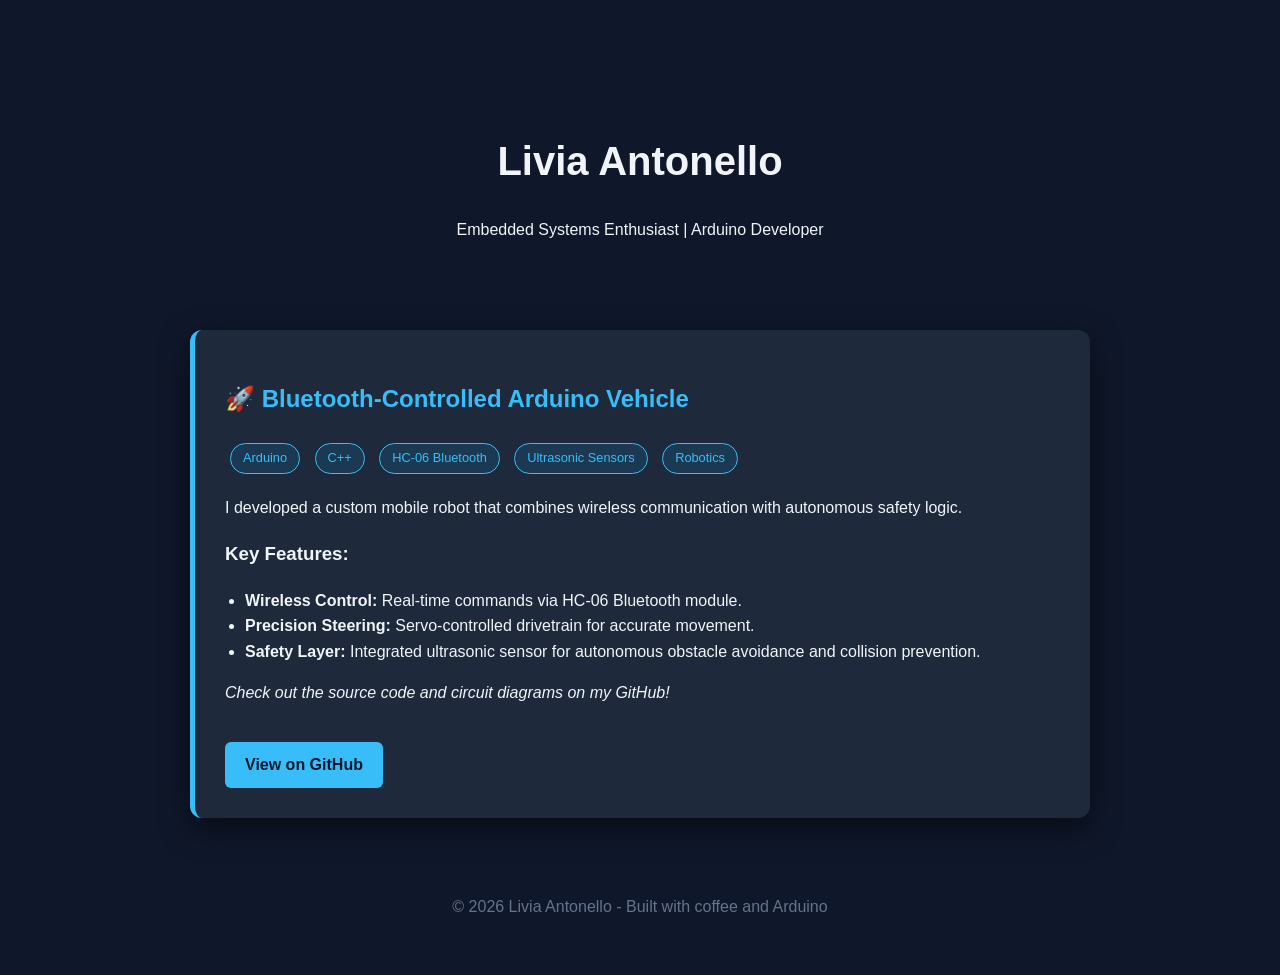
==== index.html @ 851bef5c "Update index.html" ====
<!DOCTYPE html>
<html lang="en">
<head>
    <meta charset="UTF-8">
    <meta name="viewport" content="width=device-width, initial-scale=1.0">
    <title>Livia Antonello | Portfolio</title>
    <style>
        :root {
            --bg: #0f172a;
            --card: #1e293b;
            --text: #f1f5f9;
            --accent: #38bdf8;
        }
        body {
            font-family: 'Segoe UI', Tahoma, Geneva, Verdana, sans-serif;
            background-color: var(--bg);
            color: var(--text);
            margin: 0;
            line-height: 1.6;
        }
        header {
            height: 40vh;
            display: flex;
            flex-direction: column;
            justify-content: center;
            align-items: center;
            background: linear-gradient(rgba(15, 23, 42, 0.8), rgba(15, 23, 42, 0.8)), url('https://images.unsplash.com/photo-1517077304055-6e89abbf09b0?auto=format&fit=crop&q=80&w=1000');
            background-size: cover;
            text-align: center;
        }
        .container {
            max-width: 900px;
            margin: 0 auto;
            padding: 20px;
        }
        .project-card {
            background: var(--card);
            border-radius: 12px;
            padding: 30px;
            margin-top: -50px;
            box-shadow: 0 10px 30px rgba(0,0,0,0.5);
            border-left: 5px solid var(--accent);
        }
        h1 { font-size: 2.5rem; margin-bottom: 0.5rem; }
        h2 { color: var(--accent); }
        .tag {
            display: inline-block;
            background: #0ea5e920;
            color: var(--accent);
            padding: 4px 12px;
            border-radius: 20px;
            font-size: 0.8rem;
            margin: 5px;
            border: 1px solid var(--accent);
        }
        ul { padding-left: 20px; }
        .btn {
            display: inline-block;
            background: var(--accent);
            color: var(--bg);
            padding: 10px 20px;
            text-decoration: none;
            border-radius: 6px;
            font-weight: bold;
            margin-top: 20px;
            transition: 0.3s;
        }
        .btn:hover { opacity: 0.8; transform: translateY(-2px); }
        footer { text-align: center; padding: 40px; color: #64748b; }
    </style>
</head>
<body>

<header>
    <h1>Livia Antonello</h1>
    <p>Embedded Systems Enthusiast | Arduino Developer</p>
</header>

<div class="container">
    <div class="project-card">
        <h2>🚀 Bluetooth-Controlled Arduino Vehicle</h2>
        
        <div>
            <span class="tag">Arduino</span>
            <span class="tag">C++</span>
            <span class="tag">HC-06 Bluetooth</span>
            <span class="tag">Ultrasonic Sensors</span>
            <span class="tag">Robotics</span>
        </div>

        <p>I developed a custom mobile robot that combines wireless communication with autonomous safety logic.</p>

        <h3>Key Features:</h3>
        <ul>
            <li><strong>Wireless Control:</strong> Real-time commands via HC-06 Bluetooth module.</li>
            <li><strong>Precision Steering:</strong> Servo-controlled drivetrain for accurate movement.</li>
            <li><strong>Safety Layer:</strong> Integrated ultrasonic sensor for autonomous obstacle avoidance and collision prevention.</li>
        </ul>

        <p><em>Check out the source code and circuit diagrams on my GitHub!</em></p>
        
        <a href="https://github.com/Liviaantonello" class="btn">View on GitHub</a>
    </div>
</div>

<footer>
    <p>&copy; 2026 Livia Antonello - Built with coffee and Arduino</p>
</footer>

</body>
</html>
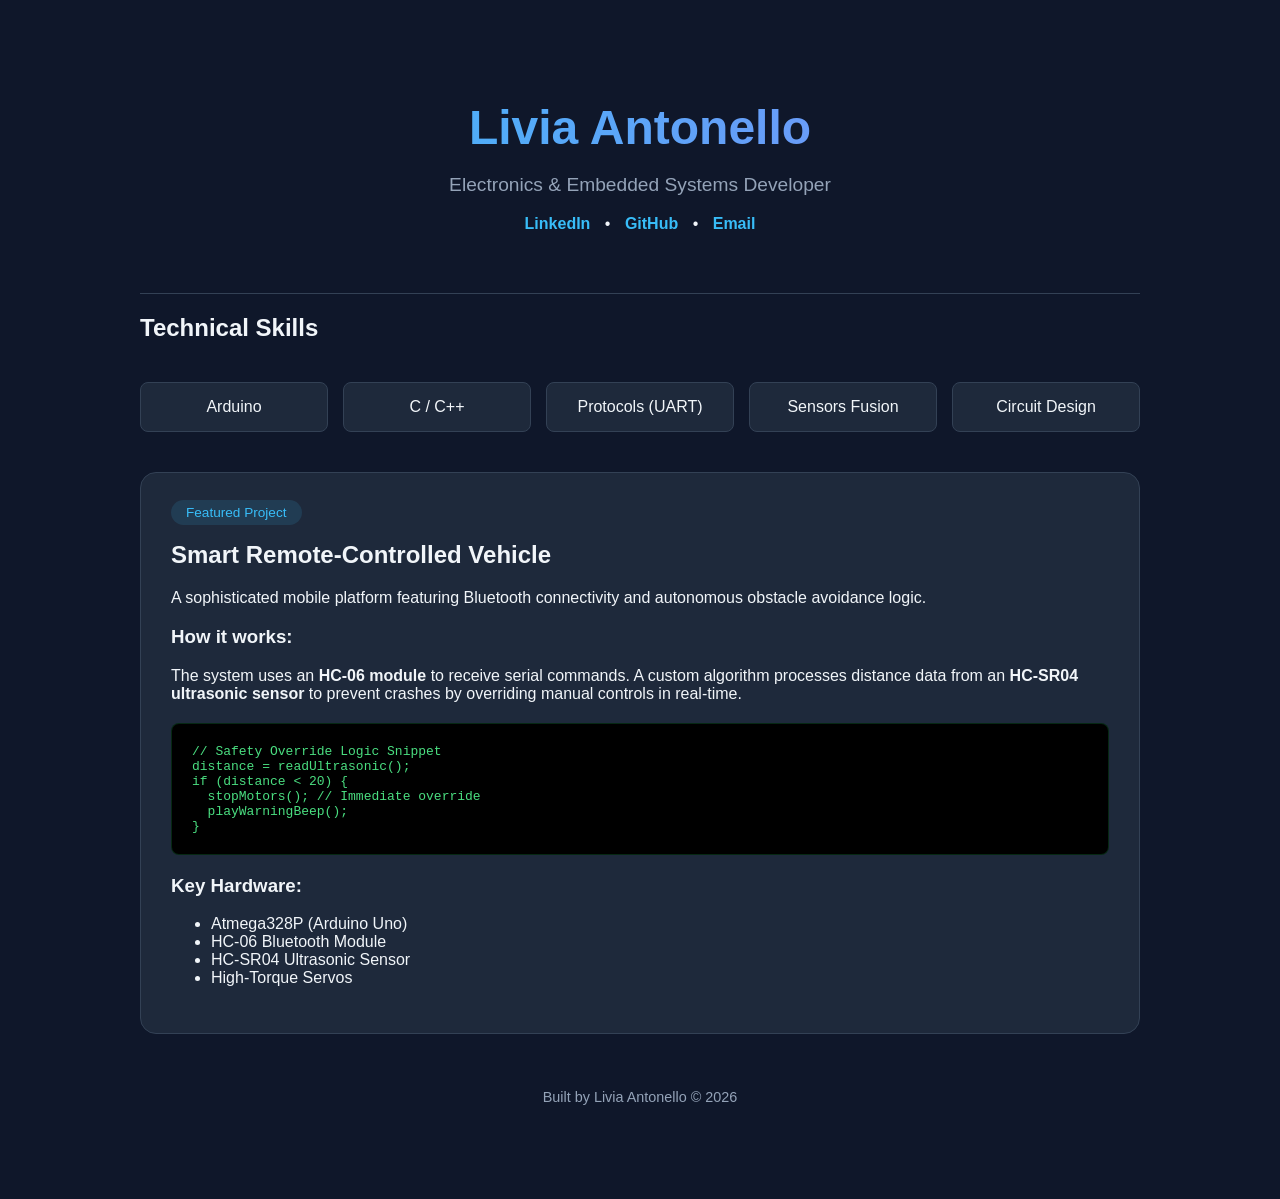
==== commit 6d0673ca: "Update index.html" ====
--- a/index.html
+++ b/index.html
@@ -3,109 +3,85 @@
 <head>
     <meta charset="UTF-8">
     <meta name="viewport" content="width=device-width, initial-scale=1.0">
-    <title>Livia Antonello | Portfolio</title>
+    <title>Livia Antonello | Tech Portfolio</title>
     <style>
-        :root {
-            --bg: #0f172a;
-            --card: #1e293b;
-            --text: #f1f5f9;
-            --accent: #38bdf8;
-        }
-        body {
-            font-family: 'Segoe UI', Tahoma, Geneva, Verdana, sans-serif;
-            background-color: var(--bg);
-            color: var(--text);
-            margin: 0;
-            line-height: 1.6;
-        }
-        header {
-            height: 40vh;
-            display: flex;
-            flex-direction: column;
-            justify-content: center;
-            align-items: center;
-            background: linear-gradient(rgba(15, 23, 42, 0.8), rgba(15, 23, 42, 0.8)), url('https://images.unsplash.com/photo-1517077304055-6e89abbf09b0?auto=format&fit=crop&q=80&w=1000');
-            background-size: cover;
-            text-align: center;
-        }
-        .container {
-            max-width: 900px;
-            margin: 0 auto;
-            padding: 20px;
-        }
-        .project-card {
-            background: var(--card);
-            border-radius: 12px;
-            padding: 30px;
-            margin-top: -50px;
-            box-shadow: 0 10px 30px rgba(0,0,0,0.5);
-            border-left: 5px solid var(--accent);
-        }
-        h1 { font-size: 2.5rem; margin-bottom: 0.5rem; }
-        h2 { color: var(--accent); }
-        .tag {
-            display: inline-block;
-            background: #0ea5e920;
-            color: var(--accent);
-            padding: 4px 12px;
-            border-radius: 20px;
-            font-size: 0.8rem;
-            margin: 5px;
-            border: 1px solid var(--accent);
-        }
-        ul { padding-left: 20px; }
-        .btn {
-            display: inline-block;
-            background: var(--accent);
-            color: var(--bg);
-            padding: 10px 20px;
-            text-decoration: none;
-            border-radius: 6px;
-            font-weight: bold;
-            margin-top: 20px;
-            transition: 0.3s;
-        }
-        .btn:hover { opacity: 0.8; transform: translateY(-2px); }
-        footer { text-align: center; padding: 40px; color: #64748b; }
+        :root { --bg: #0f172a; --card: #1e293b; --text: #f1f5f9; --accent: #38bdf8; --secondary: #94a3b8; }
+        body { font-family: 'Inter', sans-serif; background-color: var(--bg); color: var(--text); margin: 0; }
+        .container { max-width: 1000px; margin: 0 auto; padding: 40px 20px; }
+        
+        /* Header */
+        header { text-align: center; padding: 60px 0; border-bottom: 1px solid #334155; }
+        h1 { font-size: 3rem; margin: 0; background: linear-gradient(to right, #38bdf8, #818cf8); -webkit-background-clip: text; -webkit-text-fill-color: transparent; }
+        
+        /* Grid Skills */
+        .skills-grid { display: grid; grid-template-columns: repeat(auto-fit, minmax(120px, 1fr)); gap: 15px; margin: 40px 0; }
+        .skill-item { background: var(--card); padding: 15px; border-radius: 8px; text-align: center; border: 1px solid #334155; }
+
+        /* Project Section */
+        .project-detail { background: var(--card); border-radius: 16px; overflow: hidden; margin-top: 40px; border: 1px solid #334155; }
+        .project-content { padding: 30px; }
+        .code-snippet { background: #000; padding: 20px; border-radius: 8px; font-family: monospace; color: #4ade80; overflow-x: auto; margin: 20px 0; border: 1px solid #22c55e33; }
+        
+        .tag { background: #38bdf820; color: var(--accent); padding: 5px 15px; border-radius: 20px; font-size: 0.85rem; margin-right: 10px; }
+        footer { text-align: center; padding: 40px; color: var(--secondary); font-size: 0.9rem; }
+        
+        .contact-links a { color: var(--accent); text-decoration: none; margin: 0 10px; font-weight: bold; }
     </style>
 </head>
 <body>
 
-<header>
-    <h1>Livia Antonello</h1>
-    <p>Embedded Systems Enthusiast | Arduino Developer</p>
-</header>
+<div class="container">
+    <header>
+        <h1>Livia Antonello</h1>
+        <p style="color: var(--secondary); font-size: 1.2rem;">Electronics & Embedded Systems Developer</p>
+        <div class="contact-links">
+            <a href="#">LinkedIn</a> • <a href="#">GitHub</a> • <a href="mailto:tua-email@esempio.com">Email</a>
+        </div>
+    </header>
 
-<div class="container">
-    <div class="project-card">
-        <h2>🚀 Bluetooth-Controlled Arduino Vehicle</h2>
-        
-        <div>
-            <span class="tag">Arduino</span>
-            <span class="tag">C++</span>
-            <span class="tag">HC-06 Bluetooth</span>
-            <span class="tag">Ultrasonic Sensors</span>
-            <span class="tag">Robotics</span>
+    <section>
+        <h2>Technical Skills</h2>
+        <div class="skills-grid">
+            <div class="skill-item">Arduino</div>
+            <div class="skill-item">C / C++</div>
+            <div class="skill-item">Protocols (UART)</div>
+            <div class="skill-item">Sensors Fusion</div>
+            <div class="skill-item">Circuit Design</div>
         </div>
+    </section>
 
-        <p>I developed a custom mobile robot that combines wireless communication with autonomous safety logic.</p>
+    <section class="project-detail">
+        <div class="project-content">
+            <span class="tag">Featured Project</span>
+            <h2>Smart Remote-Controlled Vehicle</h2>
+            <p>A sophisticated mobile platform featuring Bluetooth connectivity and autonomous obstacle avoidance logic.</p>
+            
+            <h3>How it works:</h3>
+            <p>The system uses an <strong>HC-06 module</strong> to receive serial commands. A custom algorithm processes distance data from an <strong>HC-SR04 ultrasonic sensor</strong> to prevent crashes by overriding manual controls in real-time.</p>
 
-        <h3>Key Features:</h3>
-        <ul>
-            <li><strong>Wireless Control:</strong> Real-time commands via HC-06 Bluetooth module.</li>
-            <li><strong>Precision Steering:</strong> Servo-controlled drivetrain for accurate movement.</li>
-            <li><strong>Safety Layer:</strong> Integrated ultrasonic sensor for autonomous obstacle avoidance and collision prevention.</li>
-        </ul>
+            <div class="code-snippet">
+                // Safety Override Logic Snippet<br>
+                distance = readUltrasonic();<br>
+                if (distance < 20) {<br>
+                &nbsp;&nbsp;stopMotors(); // Immediate override<br>
+                &nbsp;&nbsp;playWarningBeep();<br>
+                }
+            </div>
 
-        <p><em>Check out the source code and circuit diagrams on my GitHub!</em></p>
-        
-        <a href="https://github.com/Liviaantonello" class="btn">View on GitHub</a>
-    </div>
+            <h3>Key Hardware:</h3>
+            <ul>
+                <li>Atmega328P (Arduino Uno)</li>
+                <li>HC-06 Bluetooth Module</li>
+                <li>HC-SR04 Ultrasonic Sensor</li>
+                <li>High-Torque Servos</li>
+            </ul>
+        </div>
+    </section>
+
+    <footer>
+        <p>Built by Livia Antonello © 2026</p>
+    </footer>
 </div>
-
-<footer>
-    <p>&copy; 2026 Livia Antonello - Built with coffee and Arduino</p>
-</footer>
 
 </body>
 </html>
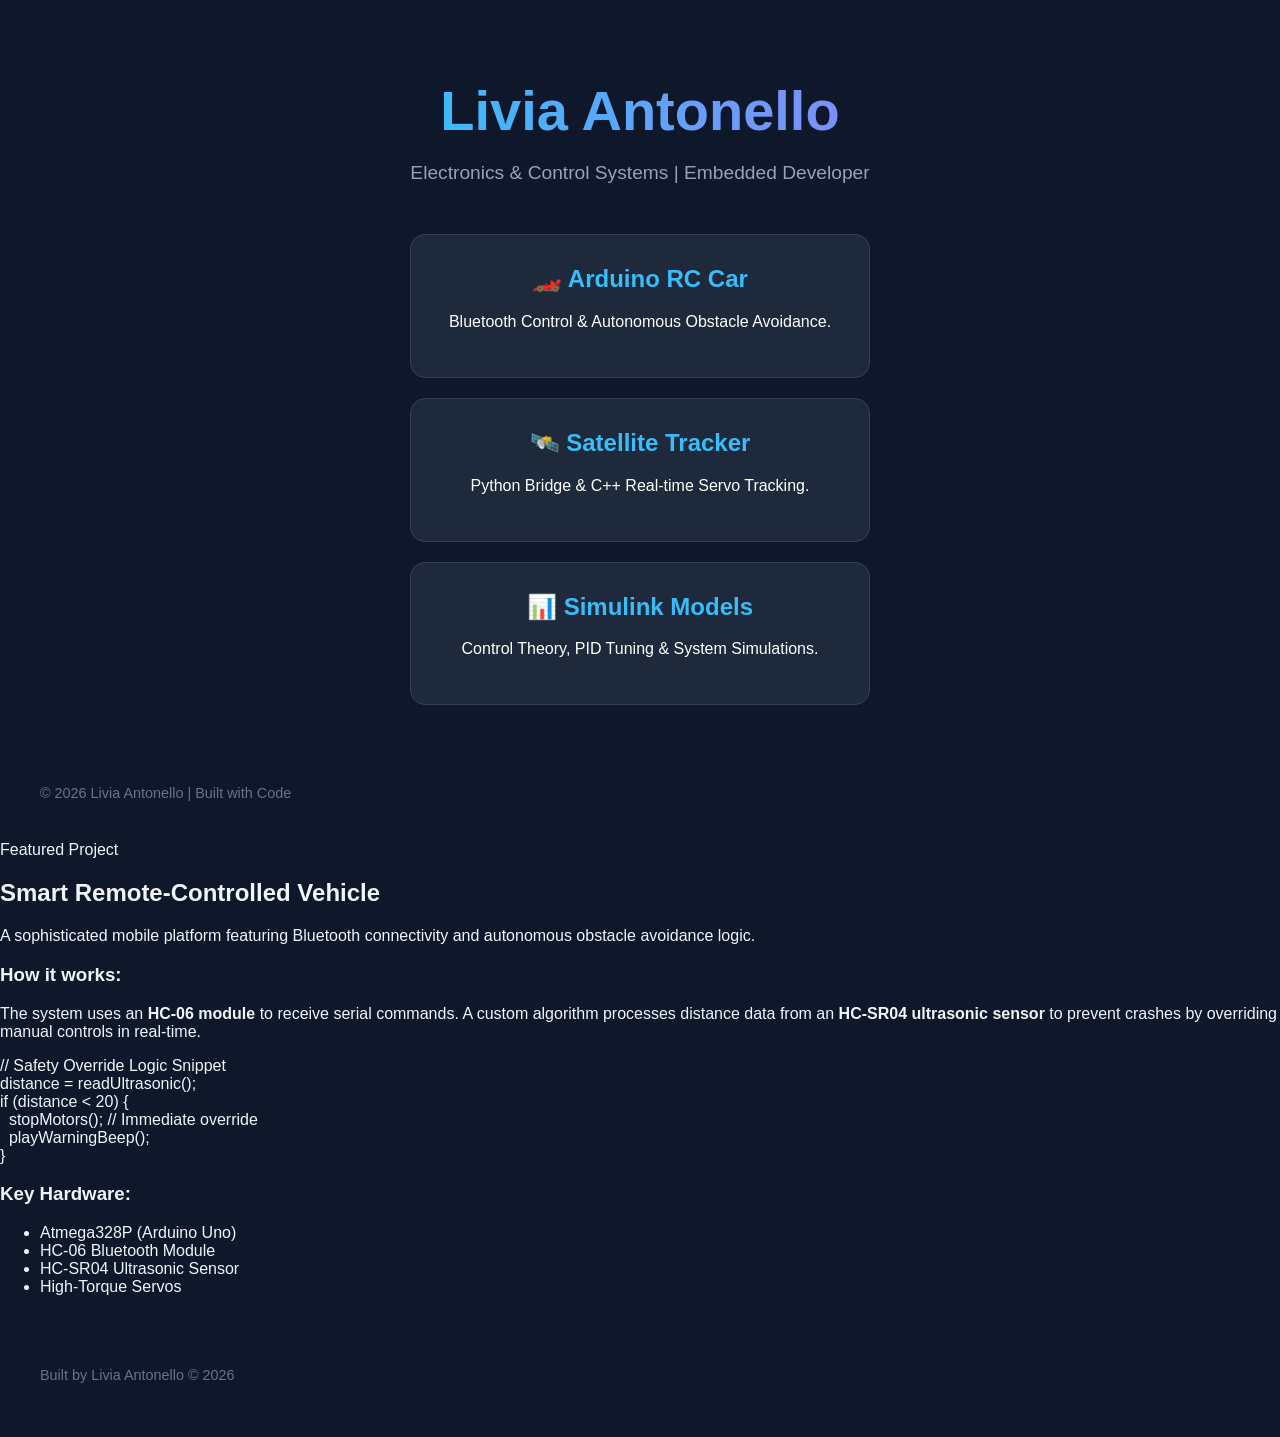
==== commit 1d9abff9: "Update index.html" ====
--- a/index.html
+++ b/index.html
@@ -3,53 +3,43 @@
 <head>
     <meta charset="UTF-8">
     <meta name="viewport" content="width=device-width, initial-scale=1.0">
-    <title>Livia Antonello | Tech Portfolio</title>
+    <title>Livia Antonello | Portfolio</title>
     <style>
-        :root { --bg: #0f172a; --card: #1e293b; --text: #f1f5f9; --accent: #38bdf8; --secondary: #94a3b8; }
-        body { font-family: 'Inter', sans-serif; background-color: var(--bg); color: var(--text); margin: 0; }
-        .container { max-width: 1000px; margin: 0 auto; padding: 40px 20px; }
-        
-        /* Header */
-        header { text-align: center; padding: 60px 0; border-bottom: 1px solid #334155; }
-        h1 { font-size: 3rem; margin: 0; background: linear-gradient(to right, #38bdf8, #818cf8); -webkit-background-clip: text; -webkit-text-fill-color: transparent; }
-        
-        /* Grid Skills */
-        .skills-grid { display: grid; grid-template-columns: repeat(auto-fit, minmax(120px, 1fr)); gap: 15px; margin: 40px 0; }
-        .skill-item { background: var(--card); padding: 15px; border-radius: 8px; text-align: center; border: 1px solid #334155; }
-
-        /* Project Section */
-        .project-detail { background: var(--card); border-radius: 16px; overflow: hidden; margin-top: 40px; border: 1px solid #334155; }
-        .project-content { padding: 30px; }
-        .code-snippet { background: #000; padding: 20px; border-radius: 8px; font-family: monospace; color: #4ade80; overflow-x: auto; margin: 20px 0; border: 1px solid #22c55e33; }
-        
-        .tag { background: #38bdf820; color: var(--accent); padding: 5px 15px; border-radius: 20px; font-size: 0.85rem; margin-right: 10px; }
-        footer { text-align: center; padding: 40px; color: var(--secondary); font-size: 0.9rem; }
-        
-        .contact-links a { color: var(--accent); text-decoration: none; margin: 0 10px; font-weight: bold; }
+        :root { --bg: #0f172a; --card: #1e293b; --text: #f1f5f9; --accent: #38bdf8; }
+        body { font-family: 'Inter', sans-serif; background: var(--bg); color: var(--text); margin: 0; display: flex; flex-direction: column; min-height: 100vh; }
+        .container { max-width: 1000px; margin: auto; padding: 40px 20px; text-align: center; }
+        h1 { font-size: 3.5rem; margin-bottom: 10px; background: linear-gradient(to right, #38bdf8, #818cf8); -webkit-background-clip: text; -webkit-text-fill-color: transparent; }
+        .subtitle { color: #94a3b8; font-size: 1.2rem; margin-bottom: 50px; }
+        .nav-grid { display: grid; grid-template-columns: repeat(auto-fit, minmax(300px, 1fr)); gap: 20px; }
+        .nav-card { background: var(--card); padding: 30px; border-radius: 15px; border: 1px solid #334155; text-decoration: none; color: white; transition: 0.3s; }
+        .nav-card:hover { transform: translateY(-10px); border-color: var(--accent); box-shadow: 0 0 20px rgba(56, 189, 248, 0.2); }
+        .nav-card h2 { color: var(--accent); margin-top: 0; }
+        footer { padding: 40px; color: #64748b; font-size: 0.9rem; }
     </style>
 </head>
 <body>
-
-<div class="container">
-    <header>
+    <div class="container">
         <h1>Livia Antonello</h1>
-        <p style="color: var(--secondary); font-size: 1.2rem;">Electronics & Embedded Systems Developer</p>
-        <div class="contact-links">
-            <a href="#">LinkedIn</a> • <a href="#">GitHub</a> • <a href="mailto:tua-email@esempio.com">Email</a>
+        <p class="subtitle">Electronics & Control Systems | Embedded Developer</p>
+        
+        <div class="nav-grid">
+            <a href="macchina.html" class="nav-card">
+                <h2>🏎️ Arduino RC Car</h2>
+                <p>Bluetooth Control & Autonomous Obstacle Avoidance.</p>
+            </a>
+            <a href="satellite.html" class="nav-card">
+                <h2>🛰️ Satellite Tracker</h2>
+                <p>Python Bridge & C++ Real-time Servo Tracking.</p>
+            </a>
+            <a href="simulink.html" class="nav-card">
+                <h2>📊 Simulink Models</h2>
+                <p>Control Theory, PID Tuning & System Simulations.</p>
+            </a>
         </div>
-    </header>
-
-    <section>
-        <h2>Technical Skills</h2>
-        <div class="skills-grid">
-            <div class="skill-item">Arduino</div>
-            <div class="skill-item">C / C++</div>
-            <div class="skill-item">Protocols (UART)</div>
-            <div class="skill-item">Sensors Fusion</div>
-            <div class="skill-item">Circuit Design</div>
-        </div>
-    </section>
-
+    </div>
+    <footer>© 2026 Livia Antonello | Built with Code</footer>
+</body>
+</html>
     <section class="project-detail">
         <div class="project-content">
             <span class="tag">Featured Project</span>
@@ -85,3 +75,4 @@
 
 </body>
 </html>
+
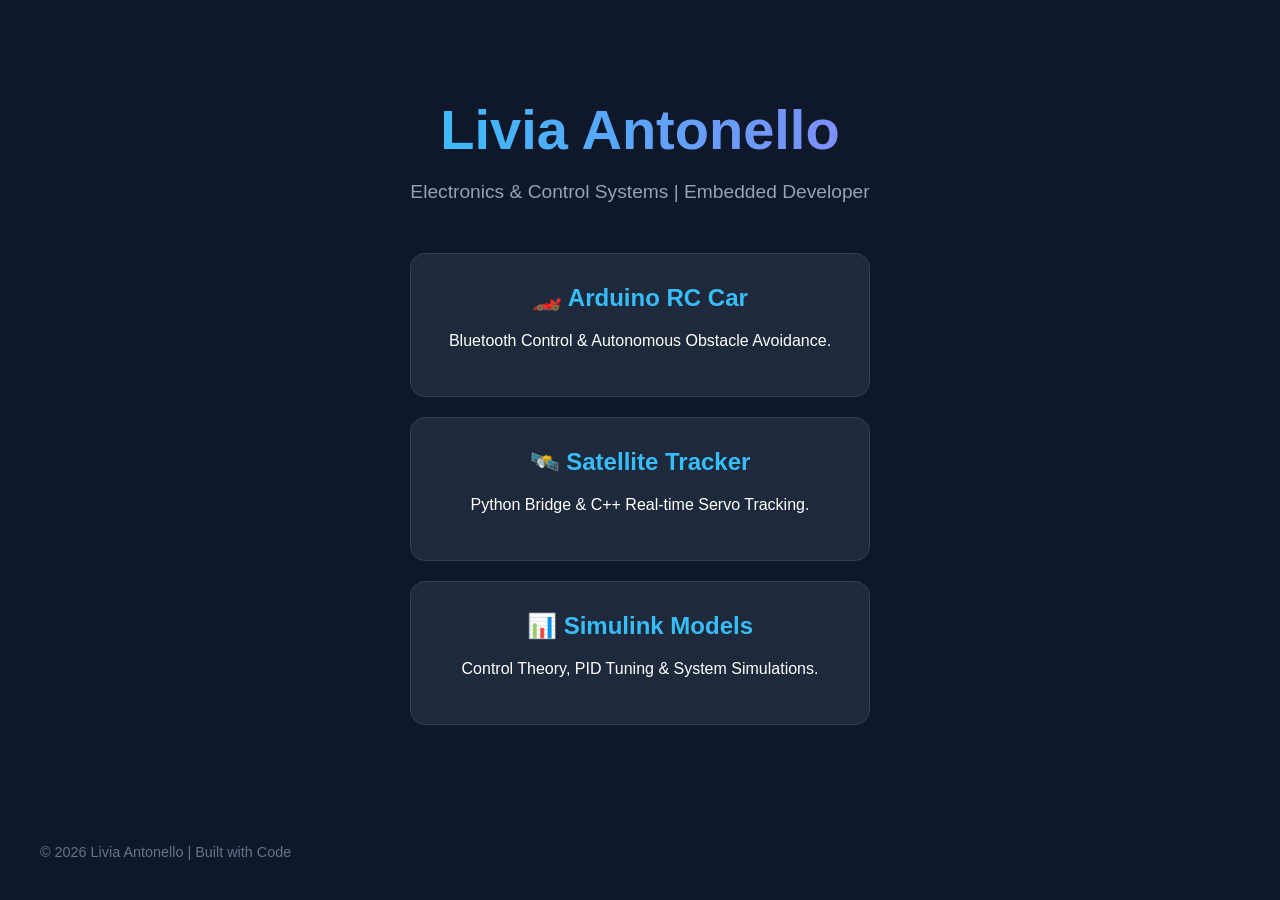
==== commit b910684e: "Update index.html" ====
--- a/index.html
+++ b/index.html
@@ -14,7 +14,7 @@
         .nav-card { background: var(--card); padding: 30px; border-radius: 15px; border: 1px solid #334155; text-decoration: none; color: white; transition: 0.3s; }
         .nav-card:hover { transform: translateY(-10px); border-color: var(--accent); box-shadow: 0 0 20px rgba(56, 189, 248, 0.2); }
         .nav-card h2 { color: var(--accent); margin-top: 0; }
-        footer { padding: 40px; color: #64748b; font-size: 0.9rem; }
+        footer { padding: 40px; color: #64748b; font-size: 0.9rem; margin-top: auto; }
     </style>
 </head>
 <body>
@@ -40,39 +40,3 @@
     <footer>© 2026 Livia Antonello | Built with Code</footer>
 </body>
 </html>
-    <section class="project-detail">
-        <div class="project-content">
-            <span class="tag">Featured Project</span>
-            <h2>Smart Remote-Controlled Vehicle</h2>
-            <p>A sophisticated mobile platform featuring Bluetooth connectivity and autonomous obstacle avoidance logic.</p>
-            
-            <h3>How it works:</h3>
-            <p>The system uses an <strong>HC-06 module</strong> to receive serial commands. A custom algorithm processes distance data from an <strong>HC-SR04 ultrasonic sensor</strong> to prevent crashes by overriding manual controls in real-time.</p>
-
-            <div class="code-snippet">
-                // Safety Override Logic Snippet<br>
-                distance = readUltrasonic();<br>
-                if (distance < 20) {<br>
-                &nbsp;&nbsp;stopMotors(); // Immediate override<br>
-                &nbsp;&nbsp;playWarningBeep();<br>
-                }
-            </div>
-
-            <h3>Key Hardware:</h3>
-            <ul>
-                <li>Atmega328P (Arduino Uno)</li>
-                <li>HC-06 Bluetooth Module</li>
-                <li>HC-SR04 Ultrasonic Sensor</li>
-                <li>High-Torque Servos</li>
-            </ul>
-        </div>
-    </section>
-
-    <footer>
-        <p>Built by Livia Antonello © 2026</p>
-    </footer>
-</div>
-
-</body>
-</html>
-
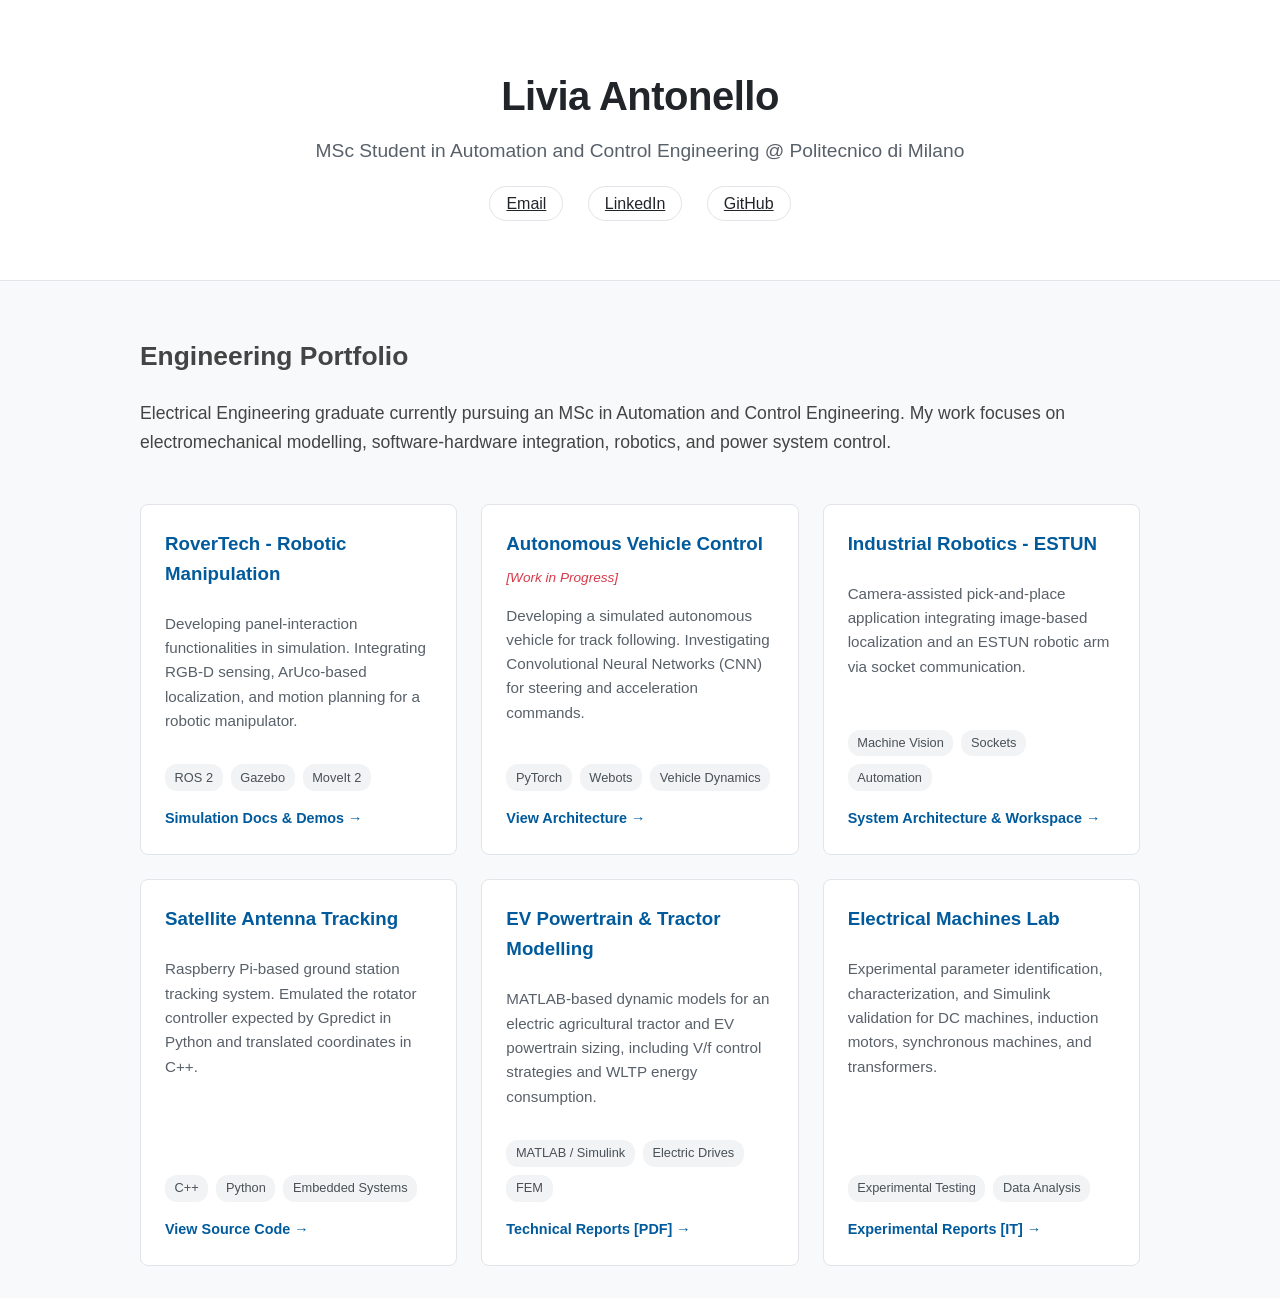
==== commit 81c464c0: "Update index.html" ====
--- a/index.html
+++ b/index.html
@@ -3,40 +3,194 @@
 <head>
     <meta charset="UTF-8">
     <meta name="viewport" content="width=device-width, initial-scale=1.0">
-    <title>Livia Antonello | Portfolio</title>
+    <title>Livia Antonello - Portfolio</title>
     <style>
-        :root { --bg: #0f172a; --card: #1e293b; --text: #f1f5f9; --accent: #38bdf8; }
-        body { font-family: 'Inter', sans-serif; background: var(--bg); color: var(--text); margin: 0; display: flex; flex-direction: column; min-height: 100vh; }
-        .container { max-width: 1000px; margin: auto; padding: 40px 20px; text-align: center; }
-        h1 { font-size: 3.5rem; margin-bottom: 10px; background: linear-gradient(to right, #38bdf8, #818cf8); -webkit-background-clip: text; -webkit-text-fill-color: transparent; }
-        .subtitle { color: #94a3b8; font-size: 1.2rem; margin-bottom: 50px; }
-        .nav-grid { display: grid; grid-template-columns: repeat(auto-fit, minmax(300px, 1fr)); gap: 20px; }
-        .nav-card { background: var(--card); padding: 30px; border-radius: 15px; border: 1px solid #334155; text-decoration: none; color: white; transition: 0.3s; }
-        .nav-card:hover { transform: translateY(-10px); border-color: var(--accent); box-shadow: 0 0 20px rgba(56, 189, 248, 0.2); }
-        .nav-card h2 { color: var(--accent); margin-top: 0; }
-        footer { padding: 40px; color: #64748b; font-size: 0.9rem; margin-top: auto; }
+        :root { 
+            --bg: #f8f9fa; 
+            --text: #212529; 
+            --accent: #005A9C; 
+            --card-bg: #ffffff; 
+        }
+        body { 
+            font-family: -apple-system, BlinkMacSystemFont, "Segoe UI", Roboto, Helvetica, Arial, sans-serif; 
+            background: var(--bg); 
+            color: var(--text); 
+            line-height: 1.6; 
+            margin: 0; 
+            padding: 0; 
+        }
+        header { 
+            background: var(--card-bg); 
+            padding: 4rem 2rem; 
+            text-align: center; 
+            border-bottom: 1px solid #e1e4e8; 
+        }
+        h1 { margin: 0; font-size: 2.5rem; letter-spacing: -0.5px; }
+        p.subtitle { color: #586069; font-size: 1.2rem; margin-top: 0.5rem; }
+        
+        .links { margin-top: 1.5rem; }
+        .links a { 
+            margin: 0 10px; 
+            font-weight: 500; 
+            color: var(--text);
+            padding: 0.5rem 1rem;
+            border: 1px solid #e1e4e8;
+            border-radius: 20px;
+            transition: all 0.2s;
+        }
+        .links a:hover { 
+            background: var(--text); 
+            color: #fff; 
+            text-decoration: none; 
+        }
+
+        .container { max-width: 1000px; margin: 0 auto; padding: 2rem; }
+        .intro { margin-bottom: 3rem; font-size: 1.1rem; color: #444; }
+        
+        .grid { 
+            display: grid; 
+            grid-template-columns: repeat(auto-fit, minmax(300px, 1fr)); 
+            gap: 1.5rem; 
+        }
+        
+        .card { 
+            background: var(--card-bg); 
+            border: 1px solid #e1e4e8; 
+            border-radius: 8px; 
+            padding: 1.5rem; 
+            display: flex;
+            flex-direction: column;
+            transition: transform 0.2s ease, box-shadow 0.2s ease; 
+        }
+        .card:hover { 
+            transform: translateY(-5px); 
+            box-shadow: 0 10px 20px rgba(0,0,0,0.06); 
+        }
+        .card h3 { margin-top: 0; margin-bottom: 0.5rem; color: var(--accent); }
+        .card p { color: #586069; font-size: 0.95rem; flex-grow: 1; }
+        
+        .tags { 
+            display: flex; 
+            flex-wrap: wrap; 
+            gap: 0.5rem; 
+            margin-top: 1rem; 
+            margin-bottom: 1rem;
+        }
+        .tag { 
+            background: #f1f3f5; 
+            color: #495057;
+            font-size: 0.8rem; 
+            padding: 0.2rem 0.6rem; 
+            border-radius: 12px; 
+            font-weight: 500;
+        }
+        
+        a.project-link { 
+            color: var(--accent); 
+            text-decoration: none; 
+            font-weight: 600;
+            font-size: 0.9rem;
+        }
+        a.project-link:hover { text-decoration: underline; }
+        
+        .wip { color: #d73a49; font-style: italic; font-size: 0.85rem; }
     </style>
 </head>
 <body>
+
+    <header>
+        <h1>Livia Antonello</h1>
+        <p class="subtitle">MSc Student in Automation and Control Engineering @ Politecnico di Milano</p>
+        <div class="links">
+            <a href="mailto:liviaantonello003@gmail.com">Email</a>
+            <a href="https://linkedin.com/in/livia-antonello-8289b5294" target="_blank">LinkedIn</a>
+            <a href="https://github.com/Liviaantonello" target="_blank">GitHub</a>
+        </div>
+    </header>
+
     <div class="container">
-        <h1>Livia Antonello</h1>
-        <p class="subtitle">Electronics & Control Systems | Embedded Developer</p>
+        <div class="intro">
+            <h2>Engineering Portfolio</h2>
+            <p>Electrical Engineering graduate currently pursuing an MSc in Automation and Control Engineering. My work focuses on electromechanical modelling, software-hardware integration, robotics, and power system control.</p>
+        </div>
         
-        <div class="nav-grid">
-            <a href="macchina.html" class="nav-card">
-                <h2>🏎️ Arduino RC Car</h2>
-                <p>Bluetooth Control & Autonomous Obstacle Avoidance.</p>
-            </a>
-            <a href="satellite.html" class="nav-card">
-                <h2>🛰️ Satellite Tracker</h2>
-                <p>Python Bridge & C++ Real-time Servo Tracking.</p>
-            </a>
-            <a href="simulink.html" class="nav-card">
-                <h2>📊 Simulink Models</h2>
-                <p>Control Theory, PID Tuning & System Simulations.</p>
-            </a>
+        <div class="grid">
+            
+            <!-- ROS 2 Project -->
+            <div class="card">
+                <h3>RoverTech - Robotic Manipulation</h3>
+                <p>Developing panel-interaction functionalities in simulation. Integrating RGB-D sensing, ArUco-based localization, and motion planning for a robotic manipulator.</p>
+                <div class="tags">
+                    <span class="tag">ROS 2</span>
+                    <span class="tag">Gazebo</span>
+                    <span class="tag">MoveIt 2</span>
+                </div>
+                <a href="#" class="project-link">Simulation Docs & Demos &rarr;</a>
+            </div>
+
+            <!-- ACAV -->
+            <div class="card">
+                <h3>Autonomous Vehicle Control</h3>
+                <span class="wip">[Work in Progress]</span>
+                <p>Developing a simulated autonomous vehicle for track following. Investigating Convolutional Neural Networks (CNN) for steering and acceleration commands.</p>
+                <div class="tags">
+                    <span class="tag">PyTorch</span>
+                    <span class="tag">Webots</span>
+                    <span class="tag">Vehicle Dynamics</span>
+                </div>
+                <a href="#" class="project-link">View Architecture &rarr;</a>
+            </div>
+
+            <!-- ESTUN -->
+            <div class="card">
+                <h3>Industrial Robotics - ESTUN</h3>
+                <p>Camera-assisted pick-and-place application integrating image-based localization and an ESTUN robotic arm via socket communication.</p>
+                <div class="tags">
+                    <span class="tag">Machine Vision</span>
+                    <span class="tag">Sockets</span>
+                    <span class="tag">Automation</span>
+                </div>
+                <a href="#" class="project-link">System Architecture & Workspace &rarr;</a>
+            </div>
+
+            <!-- Antenna -->
+            <div class="card">
+                <h3>Satellite Antenna Tracking</h3>
+                <p>Raspberry Pi-based ground station tracking system. Emulated the rotator controller expected by Gpredict in Python and translated coordinates in C++.</p>
+                <div class="tags">
+                    <span class="tag">C++</span>
+                    <span class="tag">Python</span>
+                    <span class="tag">Embedded Systems</span>
+                </div>
+                <!-- Lascia il tuo vecchio link se avevi creato la pagina satellite.html -->
+                <a href="satellite.html" class="project-link">View Source Code &rarr;</a>
+            </div>
+
+            <!-- Tractor & Powertrain -->
+            <div class="card">
+                <h3>EV Powertrain & Tractor Modelling</h3>
+                <p>MATLAB-based dynamic models for an electric agricultural tractor and EV powertrain sizing, including V/f control strategies and WLTP energy consumption.</p>
+                <div class="tags">
+                    <span class="tag">MATLAB / Simulink</span>
+                    <span class="tag">Electric Drives</span>
+                    <span class="tag">FEM</span>
+                </div>
+                <a href="#" class="project-link">Technical Reports [PDF] &rarr;</a>
+            </div>
+
+            <!-- Labs -->
+            <div class="card">
+                <h3>Electrical Machines Lab</h3>
+                <p>Experimental parameter identification, characterization, and Simulink validation for DC machines, induction motors, synchronous machines, and transformers.</p>
+                <div class="tags">
+                    <span class="tag">Experimental Testing</span>
+                    <span class="tag">Data Analysis</span>
+                </div>
+                <a href="#" class="project-link">Experimental Reports [IT] &rarr;</a>
+            </div>
+
         </div>
     </div>
-    <footer>© 2026 Livia Antonello | Built with Code</footer>
+
 </body>
 </html>
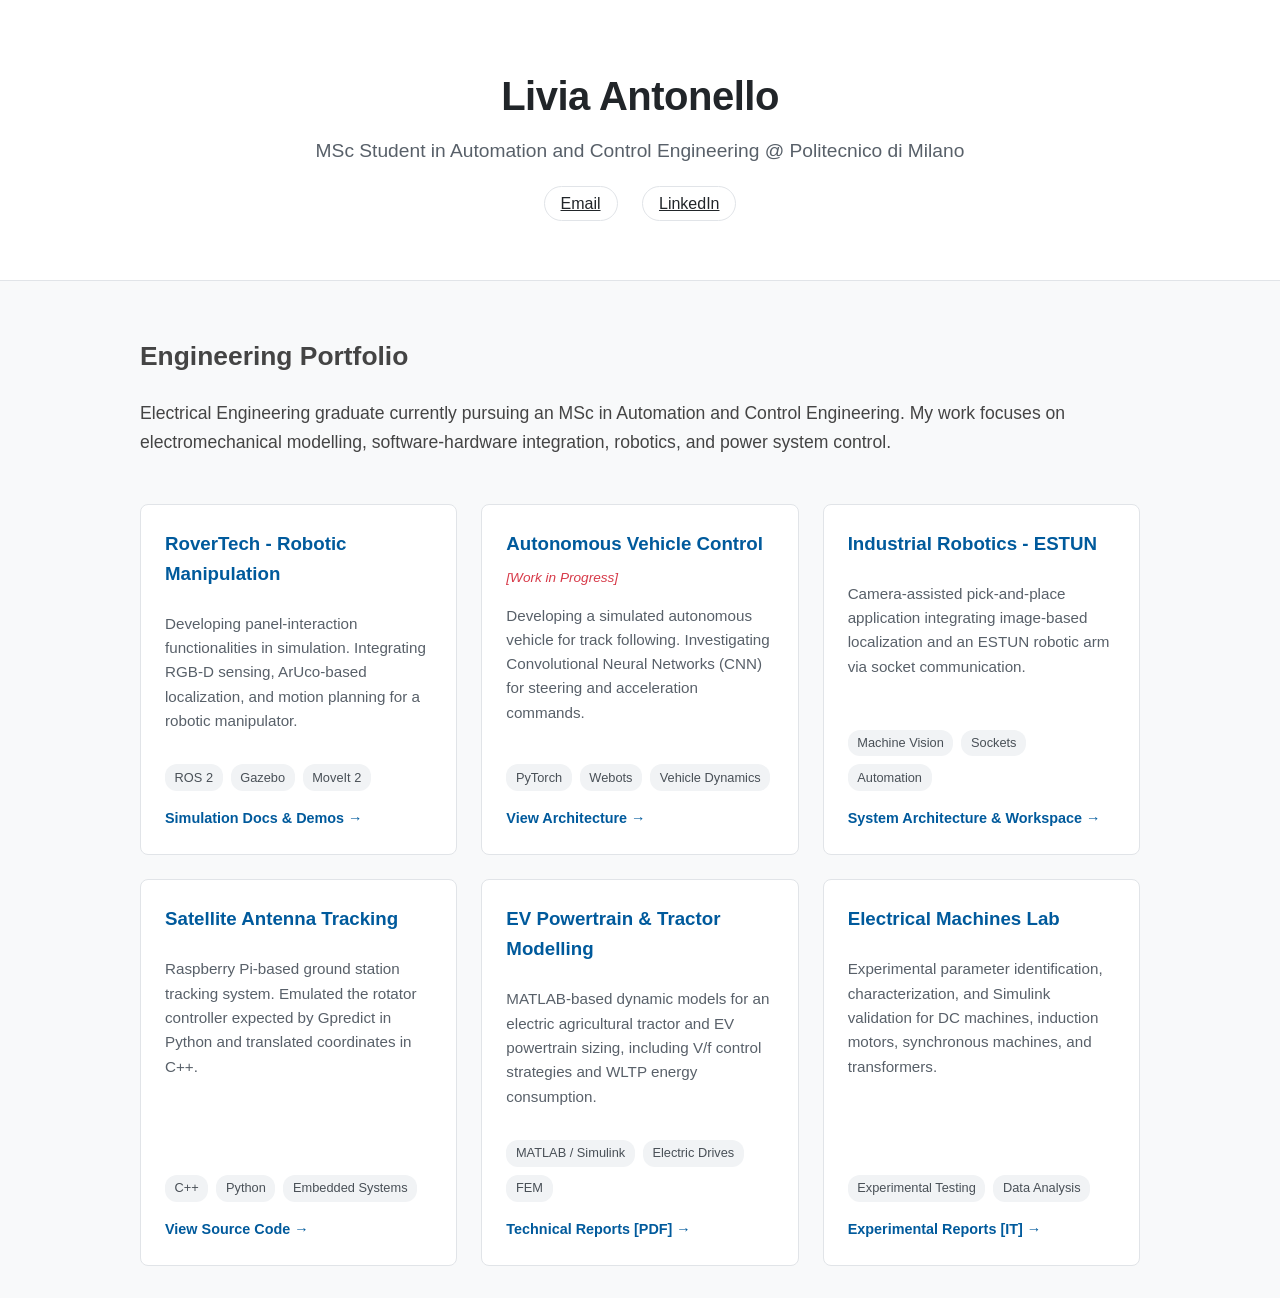
==== commit 8b7b38db: "Update index.html" ====
--- a/index.html
+++ b/index.html
@@ -104,7 +104,6 @@
         <div class="links">
             <a href="mailto:liviaantonello003@gmail.com">Email</a>
             <a href="https://linkedin.com/in/livia-antonello-8289b5294" target="_blank">LinkedIn</a>
-            <a href="https://github.com/Liviaantonello" target="_blank">GitHub</a>
         </div>
     </header>
 
@@ -125,7 +124,7 @@
                     <span class="tag">Gazebo</span>
                     <span class="tag">MoveIt 2</span>
                 </div>
-                <a href="#" class="project-link">Simulation Docs & Demos &rarr;</a>
+                <a href="rover_project.html" class="project-link">Simulation Docs & Demos &rarr;</a>
             </div>
 
             <!-- ACAV -->
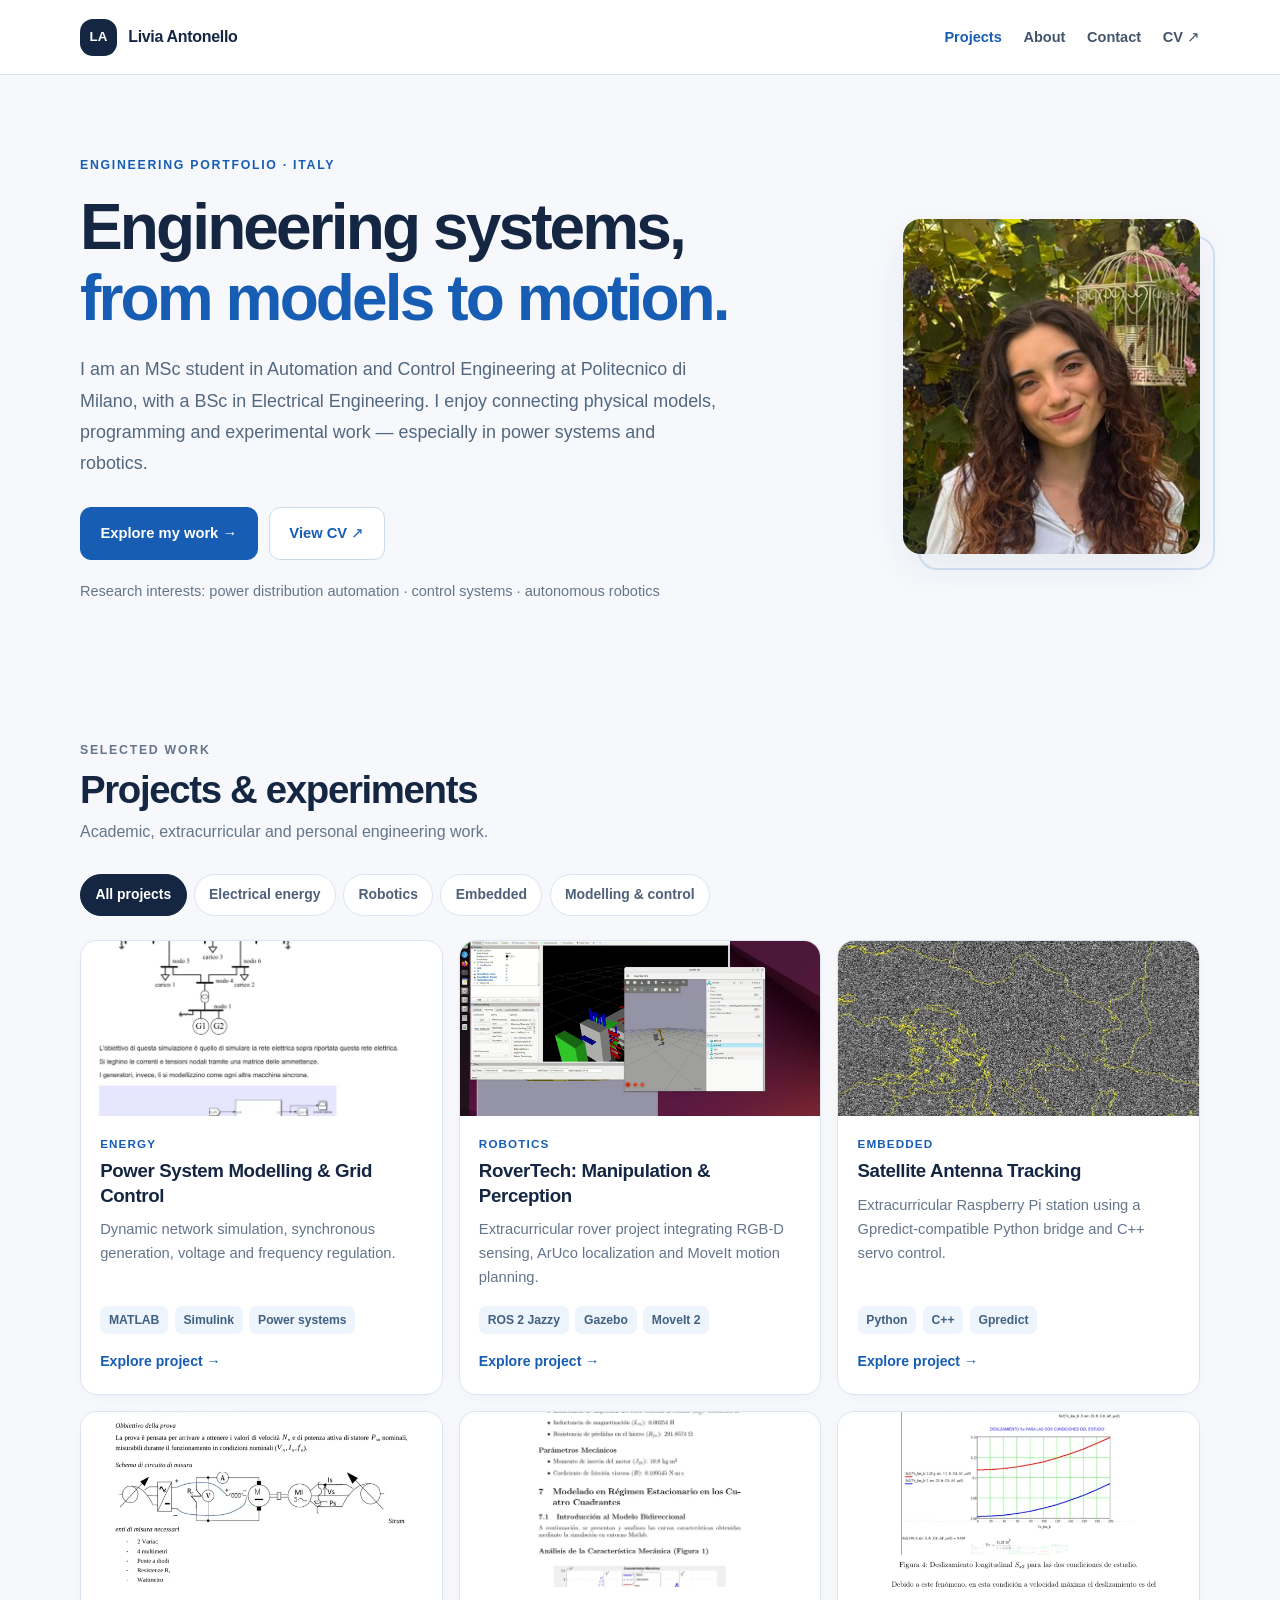
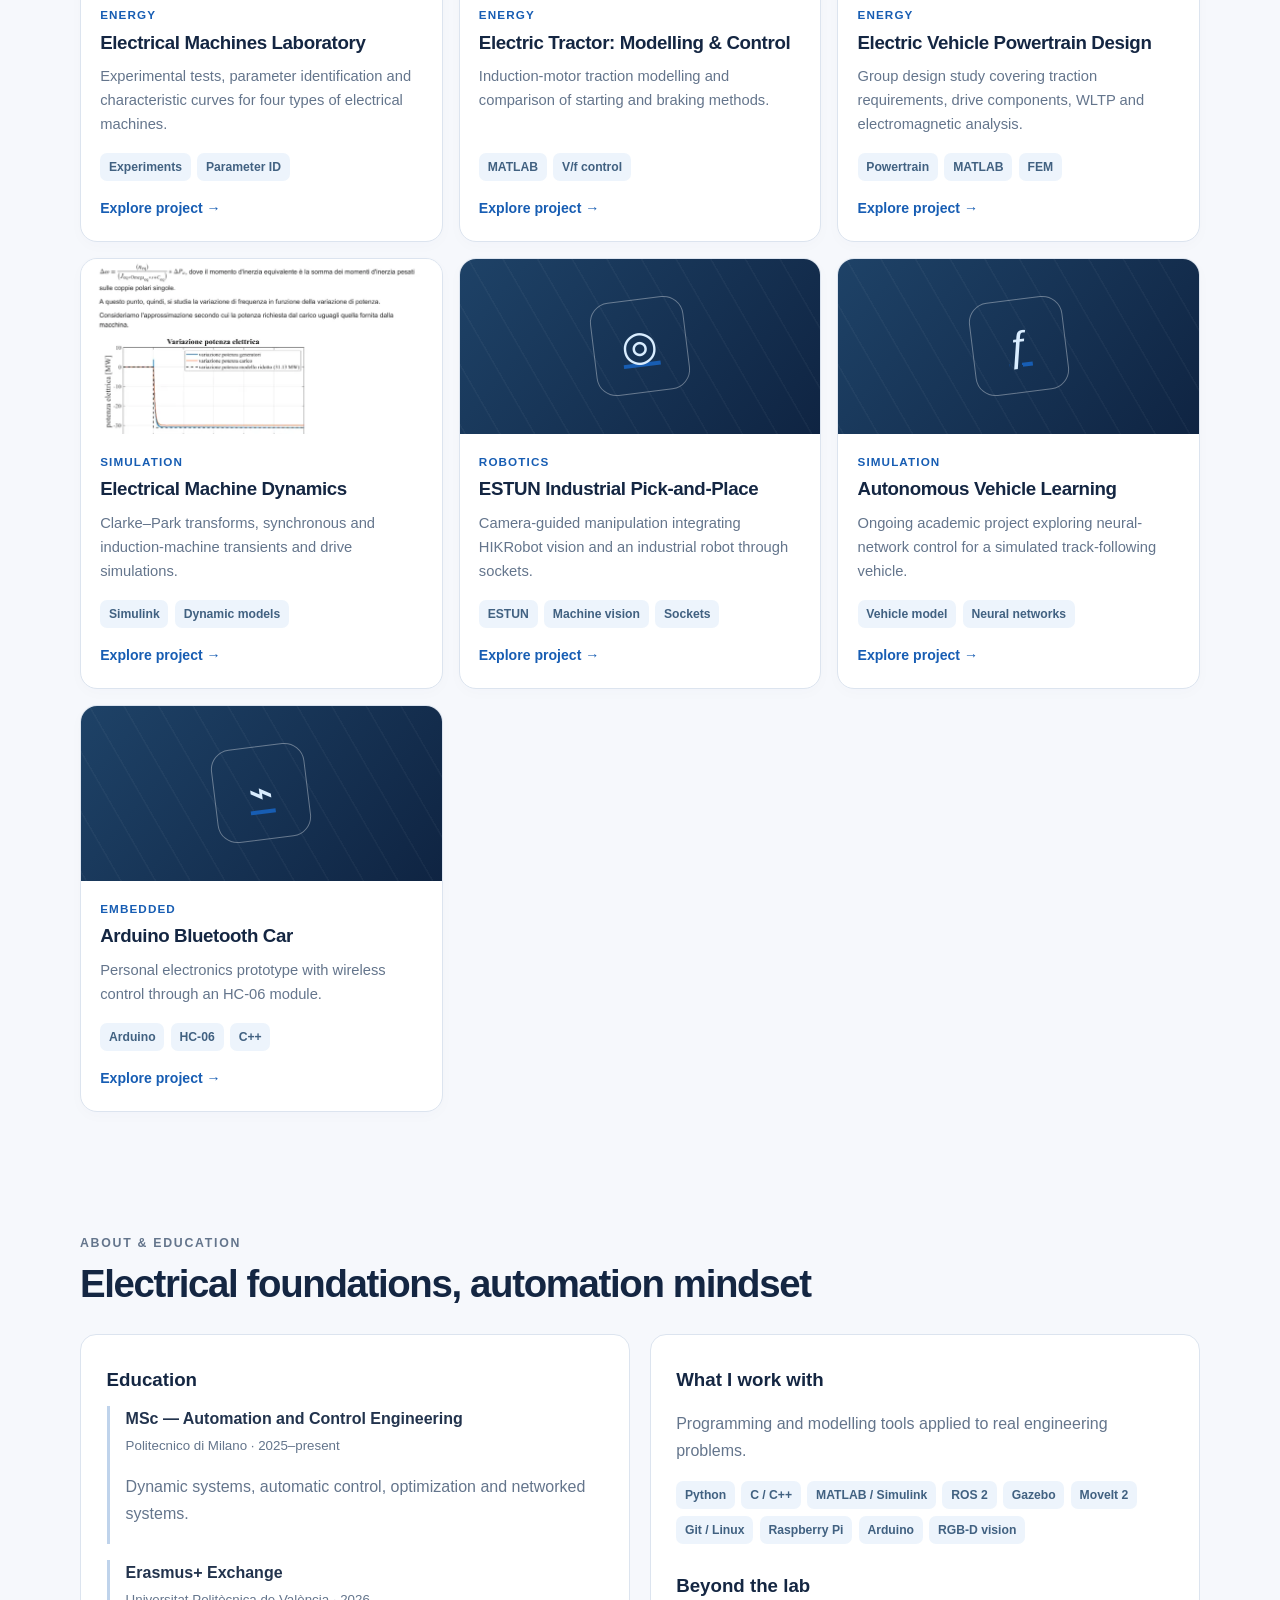
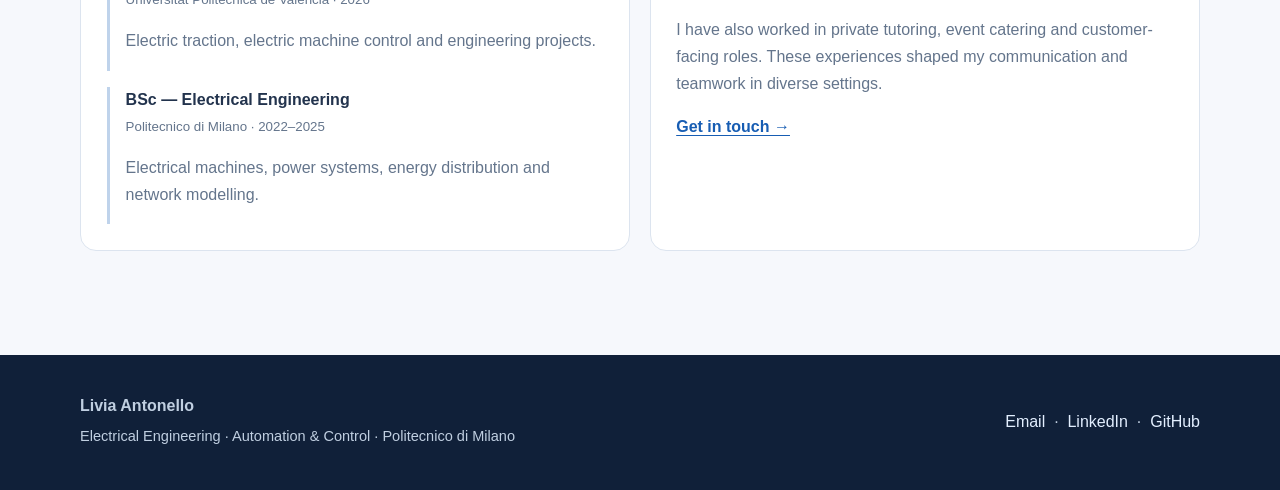
==== commit 1af54b48: "Add files via upload" ====
--- a/index.html
+++ b/index.html
@@ -1,195 +1,2 @@
-<!DOCTYPE html>
-<html lang="en">
-<head>
-    <meta charset="UTF-8">
-    <meta name="viewport" content="width=device-width, initial-scale=1.0">
-    <title>Livia Antonello - Portfolio</title>
-    <style>
-        :root { 
-            --bg: #f8f9fa; 
-            --text: #212529; 
-            --accent: #005A9C; 
-            --card-bg: #ffffff; 
-        }
-        body { 
-            font-family: -apple-system, BlinkMacSystemFont, "Segoe UI", Roboto, Helvetica, Arial, sans-serif; 
-            background: var(--bg); 
-            color: var(--text); 
-            line-height: 1.6; 
-            margin: 0; 
-            padding: 0; 
-        }
-        header { 
-            background: var(--card-bg); 
-            padding: 4rem 2rem; 
-            text-align: center; 
-            border-bottom: 1px solid #e1e4e8; 
-        }
-        h1 { margin: 0; font-size: 2.5rem; letter-spacing: -0.5px; }
-        p.subtitle { color: #586069; font-size: 1.2rem; margin-top: 0.5rem; }
-        
-        .links { margin-top: 1.5rem; }
-        .links a { 
-            margin: 0 10px; 
-            font-weight: 500; 
-            color: var(--text);
-            padding: 0.5rem 1rem;
-            border: 1px solid #e1e4e8;
-            border-radius: 20px;
-            transition: all 0.2s;
-        }
-        .links a:hover { 
-            background: var(--text); 
-            color: #fff; 
-            text-decoration: none; 
-        }
-
-        .container { max-width: 1000px; margin: 0 auto; padding: 2rem; }
-        .intro { margin-bottom: 3rem; font-size: 1.1rem; color: #444; }
-        
-        .grid { 
-            display: grid; 
-            grid-template-columns: repeat(auto-fit, minmax(300px, 1fr)); 
-            gap: 1.5rem; 
-        }
-        
-        .card { 
-            background: var(--card-bg); 
-            border: 1px solid #e1e4e8; 
-            border-radius: 8px; 
-            padding: 1.5rem; 
-            display: flex;
-            flex-direction: column;
-            transition: transform 0.2s ease, box-shadow 0.2s ease; 
-        }
-        .card:hover { 
-            transform: translateY(-5px); 
-            box-shadow: 0 10px 20px rgba(0,0,0,0.06); 
-        }
-        .card h3 { margin-top: 0; margin-bottom: 0.5rem; color: var(--accent); }
-        .card p { color: #586069; font-size: 0.95rem; flex-grow: 1; }
-        
-        .tags { 
-            display: flex; 
-            flex-wrap: wrap; 
-            gap: 0.5rem; 
-            margin-top: 1rem; 
-            margin-bottom: 1rem;
-        }
-        .tag { 
-            background: #f1f3f5; 
-            color: #495057;
-            font-size: 0.8rem; 
-            padding: 0.2rem 0.6rem; 
-            border-radius: 12px; 
-            font-weight: 500;
-        }
-        
-        a.project-link { 
-            color: var(--accent); 
-            text-decoration: none; 
-            font-weight: 600;
-            font-size: 0.9rem;
-        }
-        a.project-link:hover { text-decoration: underline; }
-        
-        .wip { color: #d73a49; font-style: italic; font-size: 0.85rem; }
-    </style>
-</head>
-<body>
-
-    <header>
-        <h1>Livia Antonello</h1>
-        <p class="subtitle">MSc Student in Automation and Control Engineering @ Politecnico di Milano</p>
-        <div class="links">
-            <a href="mailto:liviaantonello003@gmail.com">Email</a>
-            <a href="https://linkedin.com/in/livia-antonello-8289b5294" target="_blank">LinkedIn</a>
-        </div>
-    </header>
-
-    <div class="container">
-        <div class="intro">
-            <h2>Engineering Portfolio</h2>
-            <p>Electrical Engineering graduate currently pursuing an MSc in Automation and Control Engineering. My work focuses on electromechanical modelling, software-hardware integration, robotics, and power system control.</p>
-        </div>
-        
-        <div class="grid">
-            
-            <!-- ROS 2 Project -->
-            <div class="card">
-                <h3>RoverTech - Robotic Manipulation</h3>
-                <p>Developing panel-interaction functionalities in simulation. Integrating RGB-D sensing, ArUco-based localization, and motion planning for a robotic manipulator.</p>
-                <div class="tags">
-                    <span class="tag">ROS 2</span>
-                    <span class="tag">Gazebo</span>
-                    <span class="tag">MoveIt 2</span>
-                </div>
-                <a href="rover_project.html" class="project-link">Simulation Docs & Demos &rarr;</a>
-            </div>
-
-            <!-- ACAV -->
-            <div class="card">
-                <h3>Autonomous Vehicle Control</h3>
-                <span class="wip">[Work in Progress]</span>
-                <p>Developing a simulated autonomous vehicle for track following. Investigating Convolutional Neural Networks (CNN) for steering and acceleration commands.</p>
-                <div class="tags">
-                    <span class="tag">PyTorch</span>
-                    <span class="tag">Webots</span>
-                    <span class="tag">Vehicle Dynamics</span>
-                </div>
-                <a href="#" class="project-link">View Architecture &rarr;</a>
-            </div>
-
-            <!-- ESTUN -->
-            <div class="card">
-                <h3>Industrial Robotics - ESTUN</h3>
-                <p>Camera-assisted pick-and-place application integrating image-based localization and an ESTUN robotic arm via socket communication.</p>
-                <div class="tags">
-                    <span class="tag">Machine Vision</span>
-                    <span class="tag">Sockets</span>
-                    <span class="tag">Automation</span>
-                </div>
-                <a href="#" class="project-link">System Architecture & Workspace &rarr;</a>
-            </div>
-
-            <!-- Antenna -->
-            <div class="card">
-                <h3>Satellite Antenna Tracking</h3>
-                <p>Raspberry Pi-based ground station tracking system. Emulated the rotator controller expected by Gpredict in Python and translated coordinates in C++.</p>
-                <div class="tags">
-                    <span class="tag">C++</span>
-                    <span class="tag">Python</span>
-                    <span class="tag">Embedded Systems</span>
-                </div>
-                <!-- Lascia il tuo vecchio link se avevi creato la pagina satellite.html -->
-                <a href="satellite.html" class="project-link">View Source Code &rarr;</a>
-            </div>
-
-            <!-- Tractor & Powertrain -->
-            <div class="card">
-                <h3>EV Powertrain & Tractor Modelling</h3>
-                <p>MATLAB-based dynamic models for an electric agricultural tractor and EV powertrain sizing, including V/f control strategies and WLTP energy consumption.</p>
-                <div class="tags">
-                    <span class="tag">MATLAB / Simulink</span>
-                    <span class="tag">Electric Drives</span>
-                    <span class="tag">FEM</span>
-                </div>
-                <a href="#" class="project-link">Technical Reports [PDF] &rarr;</a>
-            </div>
-
-            <!-- Labs -->
-            <div class="card">
-                <h3>Electrical Machines Lab</h3>
-                <p>Experimental parameter identification, characterization, and Simulink validation for DC machines, induction motors, synchronous machines, and transformers.</p>
-                <div class="tags">
-                    <span class="tag">Experimental Testing</span>
-                    <span class="tag">Data Analysis</span>
-                </div>
-                <a href="#" class="project-link">Experimental Reports [IT] &rarr;</a>
-            </div>
-
-        </div>
-    </div>
-
-</body>
-</html>
+<!doctype html>
+<html lang="en"><head><meta charset="utf-8"><meta name="viewport" content="width=device-width, initial-scale=1"><meta name="theme-color" content="#142642"><meta name="description" content="Projects in electrical engineering, robotics, automation, machine modelling and embedded control."><title>Engineering portfolio | Livia Antonello</title><link rel="icon" href="assets/favicon.svg" type="image/svg+xml"><link rel="stylesheet" href="style.css"></head><body><a href="#main" class="skip-link">Skip to content</a><nav class="site-nav" aria-label="Main navigation"><div class="container nav-inner"><a class="brand" href="index.html"><span class="brand-symbol">LA</span><span>Livia Antonello</span></a><div class="nav-links"><a href="index.html#projects" aria-current="page">Projects</a><a href="index.html#about">About</a><a href="mailto:liviaantonello003@gmail.com">Contact</a><a href="assets/docs/livia-antonello-cv.pdf">CV ↗</a></div></div></nav><main id="main"><section class="hero"><div class="container hero-layout"><div><p class="eyebrow">Engineering portfolio · Italy</p><h1>Engineering systems, <span>from models to motion.</span></h1><p class="lede">I am an MSc student in Automation and Control Engineering at Politecnico di Milano, with a BSc in Electrical Engineering. I enjoy connecting physical models, programming and experimental work — especially in power systems and robotics.</p><div class="hero-actions"><a class="btn" href="#projects">Explore my work →</a><a class="btn btn-light" href="assets/docs/livia-antonello-cv.pdf" target="_blank" rel="noopener noreferrer">View CV ↗</a></div><p class="subnote">Research interests: power distribution automation · control systems · autonomous robotics</p></div><div class="profile-frame"><img src="assets/img/profile.jpg" alt="Portrait of Livia Antonello"></div></div></section><section class="section" id="projects"><div class="container"><div class="section-heading"><div><p class="eyebrow">Selected work</p><h2>Projects & experiments</h2><p>Academic, extracurricular and personal engineering work.</p></div></div><div class="filter-row" role="group" aria-label="Filter projects"><button class="filter active" type="button" data-filter="all" aria-pressed="true">All projects</button><button class="filter" type="button" data-filter="energy" aria-pressed="false">Electrical energy</button><button class="filter" type="button" data-filter="robotics" aria-pressed="false">Robotics</button><button class="filter" type="button" data-filter="embedded" aria-pressed="false">Embedded</button><button class="filter" type="button" data-filter="simulation" aria-pressed="false">Modelling & control</button></div><div class="project-grid"><article class="project-card" data-categories="energy simulation"><a href="power_systems.html" aria-label="Open Power System Modelling &amp; Grid Control"><img class="card-image" src="assets/img/power-grid.webp" alt="Power System Modelling &amp; Grid Control project preview" loading="lazy"></a><div class="card-body"><div class="card-meta">energy</div><h3>Power System Modelling &amp; Grid Control</h3><p>Dynamic network simulation, synchronous generation, voltage and frequency regulation.</p><div class="tag-row"><span class="tag">MATLAB</span><span class="tag">Simulink</span><span class="tag">Power systems</span></div><a class="card-link" href="power_systems.html">Explore project →</a></div></article><article class="project-card" data-categories="robotics simulation"><a href="rover_project.html" aria-label="Open RoverTech: Manipulation &amp; Perception"><img class="card-image" src="assets/img/rover-poster.jpg" alt="RoverTech: Manipulation &amp; Perception project preview" loading="lazy"></a><div class="card-body"><div class="card-meta">robotics</div><h3>RoverTech: Manipulation &amp; Perception</h3><p>Extracurricular rover project integrating RGB-D sensing, ArUco localization and MoveIt motion planning.</p><div class="tag-row"><span class="tag">ROS 2 Jazzy</span><span class="tag">Gazebo</span><span class="tag">MoveIt 2</span></div><a class="card-link" href="rover_project.html">Explore project →</a></div></article><article class="project-card" data-categories="embedded robotics"><a href="satellite.html" aria-label="Open Satellite Antenna Tracking"><img class="card-image" src="assets/img/noaa15-pass.jpg" alt="Satellite Antenna Tracking project preview" loading="lazy"></a><div class="card-body"><div class="card-meta">embedded</div><h3>Satellite Antenna Tracking</h3><p>Extracurricular Raspberry Pi station using a Gpredict-compatible Python bridge and C++ servo control.</p><div class="tag-row"><span class="tag">Python</span><span class="tag">C++</span><span class="tag">Gpredict</span></div><a class="card-link" href="satellite.html">Explore project →</a></div></article><article class="project-card" data-categories="energy simulation"><a href="electrical_lab.html" aria-label="Open Electrical Machines Laboratory"><img class="card-image" src="assets/img/lab-machines.webp" alt="Electrical Machines Laboratory project preview" loading="lazy"></a><div class="card-body"><div class="card-meta">energy</div><h3>Electrical Machines Laboratory</h3><p>Experimental tests, parameter identification and characteristic curves for four types of electrical machines.</p><div class="tag-row"><span class="tag">Experiments</span><span class="tag">Parameter ID</span></div><a class="card-link" href="electrical_lab.html">Explore project →</a></div></article><article class="project-card" data-categories="energy simulation"><a href="tractor.html" aria-label="Open Electric Tractor: Modelling &amp; Control"><img class="card-image" src="assets/img/electric-tractor.webp" alt="Electric Tractor: Modelling &amp; Control project preview" loading="lazy"></a><div class="card-body"><div class="card-meta">energy</div><h3>Electric Tractor: Modelling &amp; Control</h3><p>Induction-motor traction modelling and comparison of starting and braking methods.</p><div class="tag-row"><span class="tag">MATLAB</span><span class="tag">V/f control</span></div><a class="card-link" href="tractor.html">Explore project →</a></div></article><article class="project-card" data-categories="energy simulation"><a href="powertrain.html" aria-label="Open Electric Vehicle Powertrain Design"><img class="card-image" src="assets/img/ev-powertrain.webp" alt="Electric Vehicle Powertrain Design project preview" loading="lazy"></a><div class="card-body"><div class="card-meta">energy</div><h3>Electric Vehicle Powertrain Design</h3><p>Group design study covering traction requirements, drive components, WLTP and electromagnetic analysis.</p><div class="tag-row"><span class="tag">Powertrain</span><span class="tag">MATLAB</span><span class="tag">FEM</span></div><a class="card-link" href="powertrain.html">Explore project →</a></div></article><article class="project-card" data-categories="simulation energy"><a href="simulink.html" aria-label="Open Electrical Machine Dynamics"><img class="card-image" src="assets/img/modelling.webp" alt="Electrical Machine Dynamics project preview" loading="lazy"></a><div class="card-body"><div class="card-meta">simulation</div><h3>Electrical Machine Dynamics</h3><p>Clarke–Park transforms, synchronous and induction-machine transients and drive simulations.</p><div class="tag-row"><span class="tag">Simulink</span><span class="tag">Dynamic models</span></div><a class="card-link" href="simulink.html">Explore project →</a></div></article><article class="project-card" data-categories="robotics embedded"><a href="estun.html" aria-label="Open ESTUN Industrial Pick-and-Place"><div class="card-abstract" aria-hidden="true"><div class="abstract-icon">◎</div></div></a><div class="card-body"><div class="card-meta">robotics</div><h3>ESTUN Industrial Pick-and-Place</h3><p>Camera-guided manipulation integrating HIKRobot vision and an industrial robot through sockets.</p><div class="tag-row"><span class="tag">ESTUN</span><span class="tag">Machine vision</span><span class="tag">Sockets</span></div><a class="card-link" href="estun.html">Explore project →</a></div></article><article class="project-card" data-categories="simulation robotics"><a href="acav.html" aria-label="Open Autonomous Vehicle Learning"><div class="card-abstract" aria-hidden="true"><div class="abstract-icon">ƒ</div></div></a><div class="card-body"><div class="card-meta">simulation</div><h3>Autonomous Vehicle Learning</h3><p>Ongoing academic project exploring neural-network control for a simulated track-following vehicle.</p><div class="tag-row"><span class="tag">Vehicle model</span><span class="tag">Neural networks</span></div><a class="card-link" href="acav.html">Explore project →</a></div></article><article class="project-card" data-categories="embedded robotics"><a href="macchina.html" aria-label="Open Arduino Bluetooth Car"><div class="card-abstract" aria-hidden="true"><div class="abstract-icon">⌁</div></div></a><div class="card-body"><div class="card-meta">embedded</div><h3>Arduino Bluetooth Car</h3><p>Personal electronics prototype with wireless control through an HC-06 module.</p><div class="tag-row"><span class="tag">Arduino</span><span class="tag">HC-06</span><span class="tag">C++</span></div><a class="card-link" href="macchina.html">Explore project →</a></div></article></div></div></section><section class="section" id="about"><div class="container"><div class="section-heading"><div><p class="eyebrow">About & education</p><h2>Electrical foundations, automation mindset</h2></div></div><div class="feature-panel"><div class="info-card"><h3>Education</h3><div class="timeline"><div class="timeline-item"><strong>MSc — Automation and Control Engineering</strong><small>Politecnico di Milano · 2025–present</small><p>Dynamic systems, automatic control, optimization and networked systems.</p></div><div class="timeline-item"><strong>Erasmus+ Exchange</strong><small>Universitat Politècnica de València · 2026</small><p>Electric traction, electric machine control and engineering projects.</p></div><div class="timeline-item"><strong>BSc — Electrical Engineering</strong><small>Politecnico di Milano · 2022–2025</small><p>Electrical machines, power systems, energy distribution and network modelling.</p></div></div></div><div class="info-card"><h3>What I work with</h3><p>Programming and modelling tools applied to real engineering problems.</p><div class="tag-row"><span class="tag">Python</span><span class="tag">C / C++</span><span class="tag">MATLAB / Simulink</span><span class="tag">ROS 2</span><span class="tag">Gazebo</span><span class="tag">MoveIt 2</span><span class="tag">Git / Linux</span><span class="tag">Raspberry Pi</span><span class="tag">Arduino</span><span class="tag">RGB-D vision</span></div><h3 style="margin-top:1.6rem">Beyond the lab</h3><p>I have also worked in private tutoring, event catering and customer-facing roles. These experiences shaped my communication and teamwork in diverse settings.</p><a href="mailto:liviaantonello003@gmail.com" class="archive-link">Get in touch →</a></div></div></div></section></main><footer class="footer"><div class="container footer-inner"><div><strong>Livia Antonello</strong><p>Electrical Engineering · Automation &amp; Control · Politecnico di Milano</p></div><div><a href="mailto:liviaantonello003@gmail.com">Email</a> &nbsp;·&nbsp; <a href="https://www.linkedin.com/in/livia-antonello-8289b5294/" target="_blank" rel="noopener noreferrer">LinkedIn</a> &nbsp;·&nbsp; <a href="https://github.com/Liviaantonello" target="_blank" rel="noopener noreferrer">GitHub</a></div></div></footer><script src="site.js" defer></script></body></html>
--- a/style.css
+++ b/style.css
@@ -0,0 +1,4 @@
+:root{--bg:#f6f8fc;--surface:#fff;--navy:#142642;--text:#22334d;--muted:#64758c;--blue:#175db3;--blue-deep:#104888;--line:#dce4ef;--soft:#edf4fc;--teal:#34b5b1;--shadow:0 14px 38px rgba(23,45,79,.065);font-synthesis:none}
+*{box-sizing:border-box}html{scroll-behavior:smooth}body{margin:0;background:var(--bg);color:var(--text);font:16px/1.68 -apple-system,BlinkMacSystemFont,"Segoe UI",Inter,Roboto,Arial,sans-serif}a{color:var(--blue);text-underline-offset:3px}a:hover{color:var(--blue-deep)}button{font:inherit}img,video{max-width:100%;height:auto}img{display:block}figure{margin:0}.skip-link{position:absolute;left:-9999px;top:0;z-index:99;background:#fff;padding:.7rem 1rem}.skip-link:focus{left:1rem}.container{width:min(1120px,calc(100% - 44px));margin:auto}.site-nav{position:sticky;top:0;z-index:20;background:rgba(255,255,255,.95);border-bottom:1px solid var(--line);backdrop-filter:blur(14px)}.nav-inner{display:flex;justify-content:space-between;align-items:center;min-height:74px;gap:1rem}.brand{display:flex;align-items:center;gap:.7rem;color:var(--navy);font-weight:750;letter-spacing:-.02em;text-decoration:none;white-space:nowrap}.brand-symbol{background:var(--navy);color:#fff;display:grid;place-items:center;border-radius:13px;height:37px;width:37px;font-size:.83rem;letter-spacing:.01em}.nav-links{display:flex;align-items:center;gap:1.35rem}.nav-links a{color:#42556c;text-decoration:none;font-weight:600;font-size:.91rem}.nav-links a:hover,.nav-links a[aria-current=page]{color:var(--blue)}.nav-cta{border:1px solid var(--line);border-radius:999px;padding:.45rem .95rem}.hero{padding:80px 0 72px}.hero-layout{display:grid;grid-template-columns:minmax(0,1.42fr) minmax(245px,.58fr);gap:6rem;align-items:center}.eyebrow{color:var(--blue);font-size:.77rem;text-transform:uppercase;font-weight:800;letter-spacing:.14em;margin:0 0 16px}.hero h1,.detail-hero h1{font-size:clamp(2.7rem,5vw,4.8rem);line-height:1.12;letter-spacing:-.045em;margin:.1rem 0 1.2rem;color:var(--navy);font-weight:775}.hero h1 span{color:var(--blue)}.lede{font-size:1.12rem;color:#526780;max-width:640px;line-height:1.75;margin:0 0 1.5rem}.hero-actions{display:flex;flex-wrap:wrap;gap:.7rem;margin-top:1.7rem}.btn{display:inline-flex;align-items:center;justify-content:center;gap:.5rem;background:var(--blue);color:#fff;padding:.82rem 1.22rem;border-radius:11px;text-decoration:none;font-size:.92rem;font-weight:700;border:1px solid var(--blue)}.btn:hover{color:#fff;background:var(--blue-deep);border-color:var(--blue-deep)}.btn-light{background:#fff;color:var(--blue);border-color:#cddbeb}.btn-light:hover{background:var(--soft);color:var(--blue)}.profile-frame{position:relative;max-width:300px;margin-left:auto}.profile-frame:before{content:"";position:absolute;inset:17px -15px -16px 15px;border:2px solid #d2e1f3;border-radius:19px;z-index:-1}.profile-frame img{width:100%;aspect-ratio:4/4.5;object-fit:cover;object-position:center 18%;border-radius:18px;box-shadow:var(--shadow)}.subnote{font-size:.91rem;color:var(--muted);margin-top:1.2rem}.section{padding:44px 0 72px;scroll-margin-top:90px}.section-heading{display:flex;justify-content:space-between;gap:1rem;align-items:flex-end;margin-bottom:1.4rem}.section-heading h2{font-size:clamp(1.9rem,3vw,2.6rem);letter-spacing:-.035em;line-height:1.25;margin:.25rem 0;color:var(--navy)}.section-heading p{margin:.35rem 0;color:var(--muted)}.filter-row{display:flex;flex-wrap:wrap;gap:.45rem;margin:0 0 1.5rem}.filter{background:var(--surface);border:1px solid var(--line);border-radius:999px;padding:.5rem .9rem;color:#4e6078;cursor:pointer;font-weight:650;font-size:.87rem}.filter:hover,.filter.active{background:var(--navy);color:#fff;border-color:var(--navy)}.project-grid{display:grid;grid-template-columns:repeat(3,minmax(0,1fr));gap:1rem}.project-card{display:flex;flex-direction:column;overflow:hidden;background:var(--surface);border:1px solid var(--line);border-radius:17px;box-shadow:0 4px 15px rgba(32,54,83,.018);transition:transform .15s,box-shadow .15s}.project-card:hover{transform:translateY(-4px);box-shadow:var(--shadow)}.project-card[hidden]{display:none}.card-image{height:175px;width:100%;object-fit:cover;object-position:center 27%;background:#e4edf6}.card-abstract{height:175px;position:relative;background:linear-gradient(130deg,#1e4267,#0f2442);overflow:hidden;display:flex;align-items:center;justify-content:center}.card-abstract:before{content:"";position:absolute;inset:-40px;background:repeating-linear-gradient(60deg,transparent 0 28px,rgba(255,255,255,.035) 29px 30px)}.card-abstract .abstract-icon{position:relative;display:grid;place-items:center;width:94px;height:94px;border:1px solid rgba(255,255,255,.35);border-radius:20px;color:#d9edff;font-size:2.6rem;font-weight:300;transform:rotate(-7deg)}.card-body{padding:1.15rem 1.2rem 1.25rem;display:flex;flex-direction:column;flex:1}.card-meta{font-size:.73rem;text-transform:uppercase;letter-spacing:.095em;color:var(--blue);font-weight:800;margin:0 0 .35rem}.card-body h3{margin:0;font-size:1.17rem;letter-spacing:-.02em;color:var(--navy);line-height:1.3}.card-body p{color:var(--muted);font-size:.92rem;line-height:1.62;margin:.65rem 0 1rem;flex-grow:1}.tag-row{display:flex;flex-wrap:wrap;gap:.4rem}.tag{padding:.25rem .55rem;font-size:.76rem;background:var(--soft);color:#416181;border-radius:7px;font-weight:600}.card-link{font-weight:750;text-decoration:none;display:inline-block;margin-top:1rem;font-size:.88rem}.feature-panel{display:grid;grid-template-columns:1fr 1fr;gap:1.2rem}.info-card{background:#fff;border:1px solid var(--line);border-radius:16px;padding:1.6rem}.info-card h3{margin:.2rem 0 .65rem;color:var(--navy)}.info-card p,.info-card li{color:var(--muted)}.info-card ul{margin:.7rem 0 0;padding-left:1.2rem}.timeline{display:grid;gap:1rem}.timeline-item{border-left:3px solid #bfd3eb;padding-left:1rem}.timeline-item strong{display:block}.timeline-item small{display:block;color:var(--muted);margin-top:.18rem}.footer{background:#102039;color:#c0cfe1;padding:2.4rem 0;margin-top:2rem}.footer-inner{display:flex;align-items:center;justify-content:space-between;gap:1rem;flex-wrap:wrap}.footer a{color:#e3efff;text-decoration:none}.footer p{margin:.2rem 0;font-size:.91rem}.detail-hero{background:linear-gradient(135deg,#112743,#1a4575);padding:67px 0 55px;color:white}.detail-hero .eyebrow{color:#a9cdf9}.detail-hero h1{color:#fff;font-size:clamp(2.3rem,4.5vw,3.75rem);max-width:920px}.detail-hero p.detail-lede{font-size:1.12rem;color:#dbe8f6;max-width:760px;line-height:1.72;margin:.6rem 0 1.3rem}.back{color:#cde5ff;text-decoration:none;display:inline-flex;gap:.4rem;font-weight:650;margin-bottom:1.65rem}.back:hover{color:#fff}.detail-hero .tag{background:rgba(255,255,255,.11);color:#e6f3ff;border:1px solid rgba(255,255,255,.18)}.detail-layout{display:grid;grid-template-columns:minmax(0,1fr) 295px;align-items:start;gap:1.4rem;padding:2rem 0 4rem}.detail-article{min-width:0}.content-panel{background:var(--surface);border:1px solid var(--line);border-radius:16px;margin:0 0 1.2rem;padding:1.65rem 1.85rem;box-shadow:0 4px 18px rgba(36,60,93,.025)}.content-panel h2{font-size:1.4rem;line-height:1.4;letter-spacing:-.025em;color:var(--navy);margin:0 0 .75rem}.content-panel h3{font-size:1.05rem;color:#244c7d;margin:1.25rem 0 .4rem}.content-panel p{margin:.6rem 0 1rem}.content-panel ul,.content-panel ol{padding-left:1.25rem;margin:.5rem 0 1rem}.content-panel li{margin:.38rem 0}.content-panel img{width:100%;max-height:490px;object-fit:contain;background:#eef3f9;border-radius:11px;border:1px solid var(--line);margin-top:1rem}.content-panel figcaption{font-size:.84rem;color:var(--muted);margin-top:.5rem}.content-panel video{display:block;width:100%;background:#0e1524;border-radius:11px;margin-top:1rem}.detail-sidebar{position:sticky;top:94px;display:grid;gap:1rem}.sidebar-panel{background:#fff;border:1px solid var(--line);padding:1.25rem;border-radius:15px}.sidebar-panel h2{margin:0 0 .75rem;color:var(--navy);font-size:1.02rem}.facts{display:grid;gap:.7rem;margin:0}.facts dt{color:var(--muted);font-size:.77rem;text-transform:uppercase;font-weight:750;letter-spacing:.06em}.facts dd{margin:.12rem 0 0;font-size:.89rem}.resource-list{display:grid;gap:.7rem}.resource-list a{font-size:.9rem;font-weight:650;overflow-wrap:anywhere}.notice{padding:1rem 1.15rem;background:#f0f6fd;border-left:3px solid #86b9e9;border-radius:6px;color:#435b77;font-size:.94rem}.steps{display:grid;gap:.6rem}.step{display:flex;gap:.85rem;align-items:flex-start;padding:.75rem;background:#f7f9fd;border-radius:9px}.step-n{flex:none;color:var(--blue);font-weight:800;font-size:.88rem;padding-top:1px}.step strong{color:var(--navy)}.mini-grid{display:grid;grid-template-columns:repeat(2,1fr);gap:.8rem}.mini{border:1px solid var(--line);padding:.9rem;border-radius:10px;background:#f9fbfe}.mini strong{display:block;color:var(--navy)}.mini span{color:var(--muted);font-size:.87rem}.diagram-row{display:flex;align-items:stretch;gap:.4rem;flex-wrap:wrap;margin:1.3rem 0}.diagram-box{flex:1;min-width:95px;border:1px solid #d4e2f1;background:#eef5fc;color:#24486c;padding:.72rem .55rem;border-radius:9px;text-align:center;font-size:.83rem;font-weight:700}.diagram-arrow{align-self:center;font-size:1.1rem;color:#6685a8}.site-note{font-size:.85rem;color:var(--muted)}.project-gallery{display:grid;grid-template-columns:repeat(2,minmax(0,1fr));gap:.8rem}.project-gallery img{height:220px;object-fit:contain;background:#f5f7fb;margin:0}.site-link-list{list-style:none;padding:0!important}.site-link-list li{padding:.45rem 0;border-bottom:1px solid #e5ebf4}.site-link-list li:last-child{border-bottom:0}.code-list{font-family:ui-monospace,SFMono-Regular,Consolas,"Liberation Mono",monospace;font-size:.86rem;overflow-wrap:anywhere}.callout{border-radius:12px;background:#f1f6ff;padding:1.2rem;border:1px solid #d7e5f8}.archive-link{display:inline-flex;align-items:center;gap:.4rem;color:var(--blue);font-weight:700}.small-muted{font-size:.85rem;color:var(--muted)}
+@media(max-width:900px){.project-grid{grid-template-columns:repeat(2,minmax(0,1fr))}.hero-layout{gap:2rem}.detail-layout{grid-template-columns:minmax(0,1fr)}.detail-sidebar{position:static;grid-template-columns:repeat(2,minmax(0,1fr))}.profile-frame{max-width:255px}}@media(max-width:640px){body{font-size:15px}.container{width:min(100% - 30px,1120px)}.nav-inner{min-height:64px}.brand{font-size:.95rem}.nav-links{gap:.65rem}.nav-links a{font-size:.77rem}.nav-cta{display:none}.hero{padding:52px 0 36px}.hero-layout{grid-template-columns:1fr}.profile-frame{display:none}.hero h1{font-size:clamp(2.5rem,11vw,4rem)}.project-grid,.feature-panel,.detail-sidebar,.mini-grid{grid-template-columns:1fr}.section{padding:35px 0 48px}.content-panel{padding:1.2rem 1.1rem}.detail-hero{padding:42px 0}.detail-hero h1{font-size:2.25rem}.detail-layout{padding-top:1rem}.project-gallery{grid-template-columns:1fr}.project-gallery img{height:230px}}
+@media(prefers-reduced-motion:reduce){html{scroll-behavior:auto}*,*:before,*:after{transition:none!important}}
